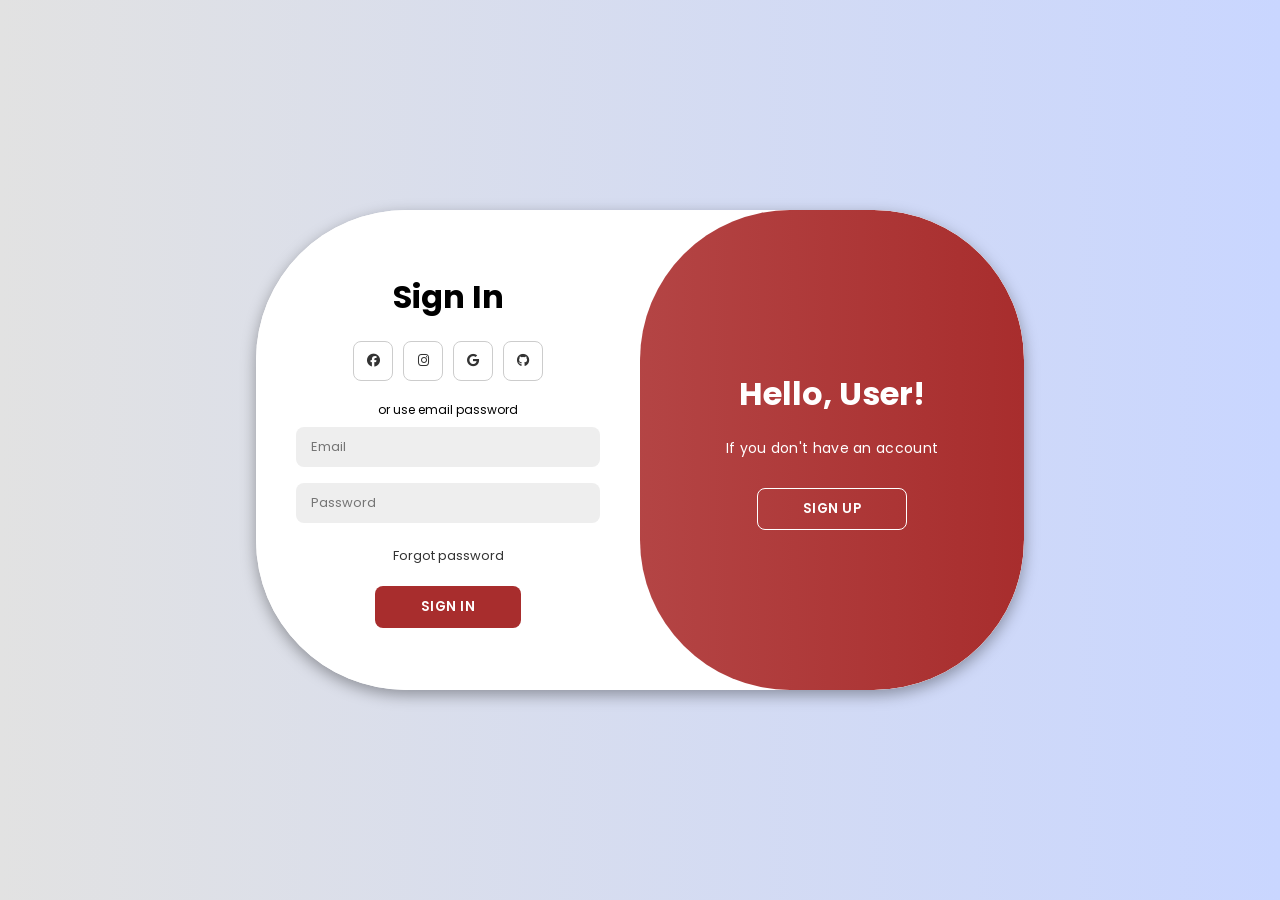
==== leather_shop/login.html @ ceb6025b "first commit" ====
<!DOCTYPE html>
<html lang="en">
  <head>
    <meta charset="UTF-8" />
    <meta name="viewport" content="width=device-width, initial-scale=1.0" />
    <link rel="stylesheet" href="stylesss.css" />
    <link
      rel="stylesheet"
      href="https://cdnjs.cloudflare.com/ajax/libs/font-awesome/6.5.2/css/all.min.css"
      integrity="sha512-SnH5WK+bZxgPHs44uWIX+LLJAJ9/2PkPKZ5QiAj6Ta86w+fsb2TkcmfRyVX3pBnMFcV7oQPJkl9QevSCWr3W6A=="
      crossorigin="anonymous"
      referrerpolicy="no-referrer"
    />
    <link rel="preconnect" href="https://fonts.googleapis.com" />
    <link rel="preconnect" href="https://fonts.gstatic.com" crossorigin />
    <link
      href="https://fonts.googleapis.com/css2?family=Poppins:ital,wght@0,100;0,200;0,300;0,400;0,500;0,600;0,700;0,800;0,900;1,100;1,200;1,300;1,400;1,500;1,600;1,700;1,800;1,900&display=swap"
      rel="stylesheet"
    />
    <title>Login Page</title>
  </head>
  <body>
    <div class="container" id="container">
      <div class="sign-up">
   <form action="login_backend.php" method="POST">
    <h1>Create Account</h1>
    <div class="icons">
        <a href="#" class="icon"><i class="fa-brands fa-facebook"></i></a>
        <a href="#" class="icon"><i class="fa-brands fa-instagram"></i></a>
        <a href="#" class="icon"><i class="fa-brands fa-google"></i></a>
        <a href="#" class="icon"><i class="fa-brands fa-github"></i></a>
    </div>
    <span>or use email for registration</span>
    <input type="text" name="name" placeholder="Name" required />
    <input type="text" name="email" placeholder="Email" required />
    <input type="password" name="password" placeholder="Password" required />
    <button type="submit" name="signup">Sign Up</button>
  </form>

      </div>
      <div class="sign-in">
    <form action="login_backend.php" method="POST">
    <h1>Sign In</h1>
    <div class="icons">
        <a href="#" class="icon"><i class="fa-brands fa-facebook"></i></a>
        <a href="#" class="icon"><i class="fa-brands fa-instagram"></i></a>
        <a href="#" class="icon"><i class="fa-brands fa-google"></i></a>
        <a href="#" class="icon"><i class="fa-brands fa-github"></i></a>
    </div>
    <span>or use email password</span>
    <input type="text" name="email" placeholder="Email" required />
    <input type="password" name="password" placeholder="Password" required />
    <a href="#">Forgot password</a>
    <button type="submit" name="signin">Sign In</button>
   </form>
      </div>
      <div class="toogle-container">
        <div class="toogle">
          <div class="toogle-panel toogle-left">
            <h1>Welcome User!</h1>
            <p>If you already have an account</p>
            <button class="hidden" id="login">Sign In</button>
          </div>
          <div class="toogle-panel toogle-right">
            <h1>Hello, User!</h1>
            <p>If you don't have an account</p>
            <button class="hidden" id="register">Sign Up</button>
          </div>
        </div>
      </div>
    </div>
    <script src="script.js"></script>
  </body>
</html>
---- leather_shop/stylesss.css ----
* {
  margin: 0;
  padding: 0;
  box-sizing: border-box;
  font-family: "Poppins", sans-serif;
}

body {
  background-color: #c9d6ff;
  background: linear-gradient(to right, #e2e2e2, #c9d6ff);
  display: flex;
  align-items: center;
  justify-content: center;
  flex-direction: column;
  height: 100vh;
}

.container {
  background-color: #fff;
  border-radius: 150px;
  box-shadow: 0 5px 15px rgba(0, 0, 0, 0.35);
  position: relative;
  overflow: hidden;
  width: 768px;
  max-width: 100%;
  min-height: 480px;
}

.container p {
  font-size: 14px;
  line-height: 20px;
  letter-spacing: 0.3px;
  margin: 20px 0;
}


.container span {
  font-size: 12px;
}

.container a {
  color: #333;
  font-size: 13px;
  text-decoration: none;
  margin: 15px 0 10px;
}
.container button {
  background-color: #a82d2d;
  color: #fff;
  padding: 10px 45px;
  border: 1px solid transparent;
  border-radius: 8px;
  font-weight: 600;
  letter-spacing: 0.5px;
  text-transform: uppercase;
  margin-top: 10px;
  cursor: pointer;
}

.container button.hidden {
  background-color: transparent;
  border-color: #fff;
}

.container form {
  background-color: #fff;
  display: flex;
  align-items: center;
  justify-content: center;
  flex-direction: column;
  padding: 0 40px;
  height: 100%;
}

.container input {
  background-color: #eee;
  border: none;
  margin: 8px 0;
  padding: 10px 15px;
  font-size: 13px;
  border-radius: 8px;
  width: 100%;
  outline: none;
}

.sign-up, .sign-in {
  position: absolute;
  top: 0;
  height: 100%;
  transition: all 0.6s ease-in-out;
}

.sign-in {
  left: 0;
  width: 50%;
  z-index: 2;
}

.container.active .sign-in {
  transform: translateX(100%);
}

.sign-up {
  left: 0;
  width: 50%;
  z-index: 1;
  opacity: 0;
}

.container.active .sign-up {
  transform: translateX(100%);
  opacity: 1;
  z-index: 5;
  animation: move 0.6s;
}

@keyframes move {
  0%, 49.99%{
    opacity: 0;
    z-index: 1;
  }
   50%, 100%{
    opacity: 1;
    z-index: 5;
  }
}

.icons {
  margin: 20px 0;
}

.icons a {
  border: 1px solid #ccc;
  border-radius: 20%;
  display: inline-flex;
  justify-content: center;
  align-items: center;
  margin: 0 3px;
  width: 40px;
  height: 40px;
}

.toogle-container {
  position: absolute;
  top: 0;
  left: 50%;
  width: 50%;
  height: 100%;
  overflow: hidden;
  border-radius: 150px;
  z-index: 1000;
  transition: all 0.6s ease-in-out;
}

.container.active .toogle-container {
  transform: translateX(-100%);
  border-radius: 150px;
}

.toogle {
  background-color: #a82d2d;
  height: 100%;
  background: linear-gradient(to right, #c05c5c, #a82d2d);
  color: #fff;
  position: relative;
  left: -100%;
  width: 200%;
  transform: translateX(0);
  transition: all 0.6s ease-in-out;
}

.container.active .toogle {
  transform: translateX(50%);
}

.toogle-panel {
  position: absolute;
  width: 50%;
  height: 100%;
  display: flex;
  justify-content: center;
  align-items: center;
  flex-direction: column;
  padding: 0 30px;
  text-align: center;
  top: 0;
  transform: translateX(0);
  transition: all 0.6s ease-in-out;
}

.toogle-left {
  transform: translateX(-200%);
}

.container.active .toogle-left {
  transform: translateX(0);
}

.toogle-right {
  right: 0;
  transform: translateX(0);
}

.container.active .toogle-right {
  transform: translateX(200%);
}
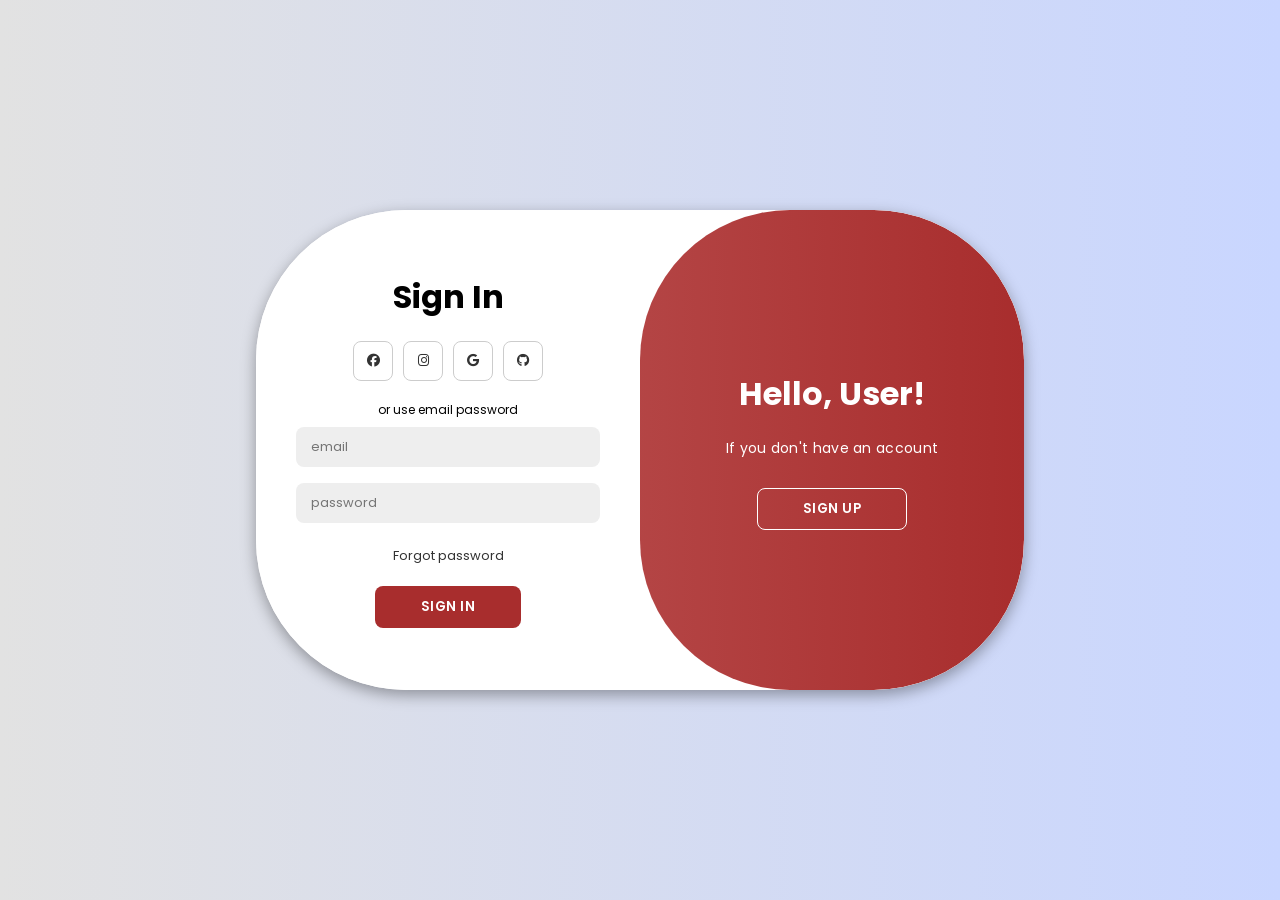
==== commit 69baba32: "inital commit" ====
--- a/leather_shop/login.html
+++ b/leather_shop/login.html
@@ -31,9 +31,9 @@
         <a href="#" class="icon"><i class="fa-brands fa-github"></i></a>
     </div>
     <span>or use email for registration</span>
-    <input type="text" name="name" placeholder="Name" required />
-    <input type="text" name="email" placeholder="Email" required />
-    <input type="password" name="password" placeholder="Password" required />
+    <input type="text" name="name" placeholder="name" required />
+    <input type="text" name="email" placeholder="email" required />
+    <input type="password" name="password" placeholder="password" required />
     <button type="submit" name="signup">Sign Up</button>
   </form>
 
@@ -48,8 +48,8 @@
         <a href="#" class="icon"><i class="fa-brands fa-github"></i></a>
     </div>
     <span>or use email password</span>
-    <input type="text" name="email" placeholder="Email" required />
-    <input type="password" name="password" placeholder="Password" required />
+    <input type="text" name="email" placeholder="email" required />
+    <input type="password" name="password" placeholder="password" required />
     <a href="#">Forgot password</a>
     <button type="submit" name="signin">Sign In</button>
    </form>
